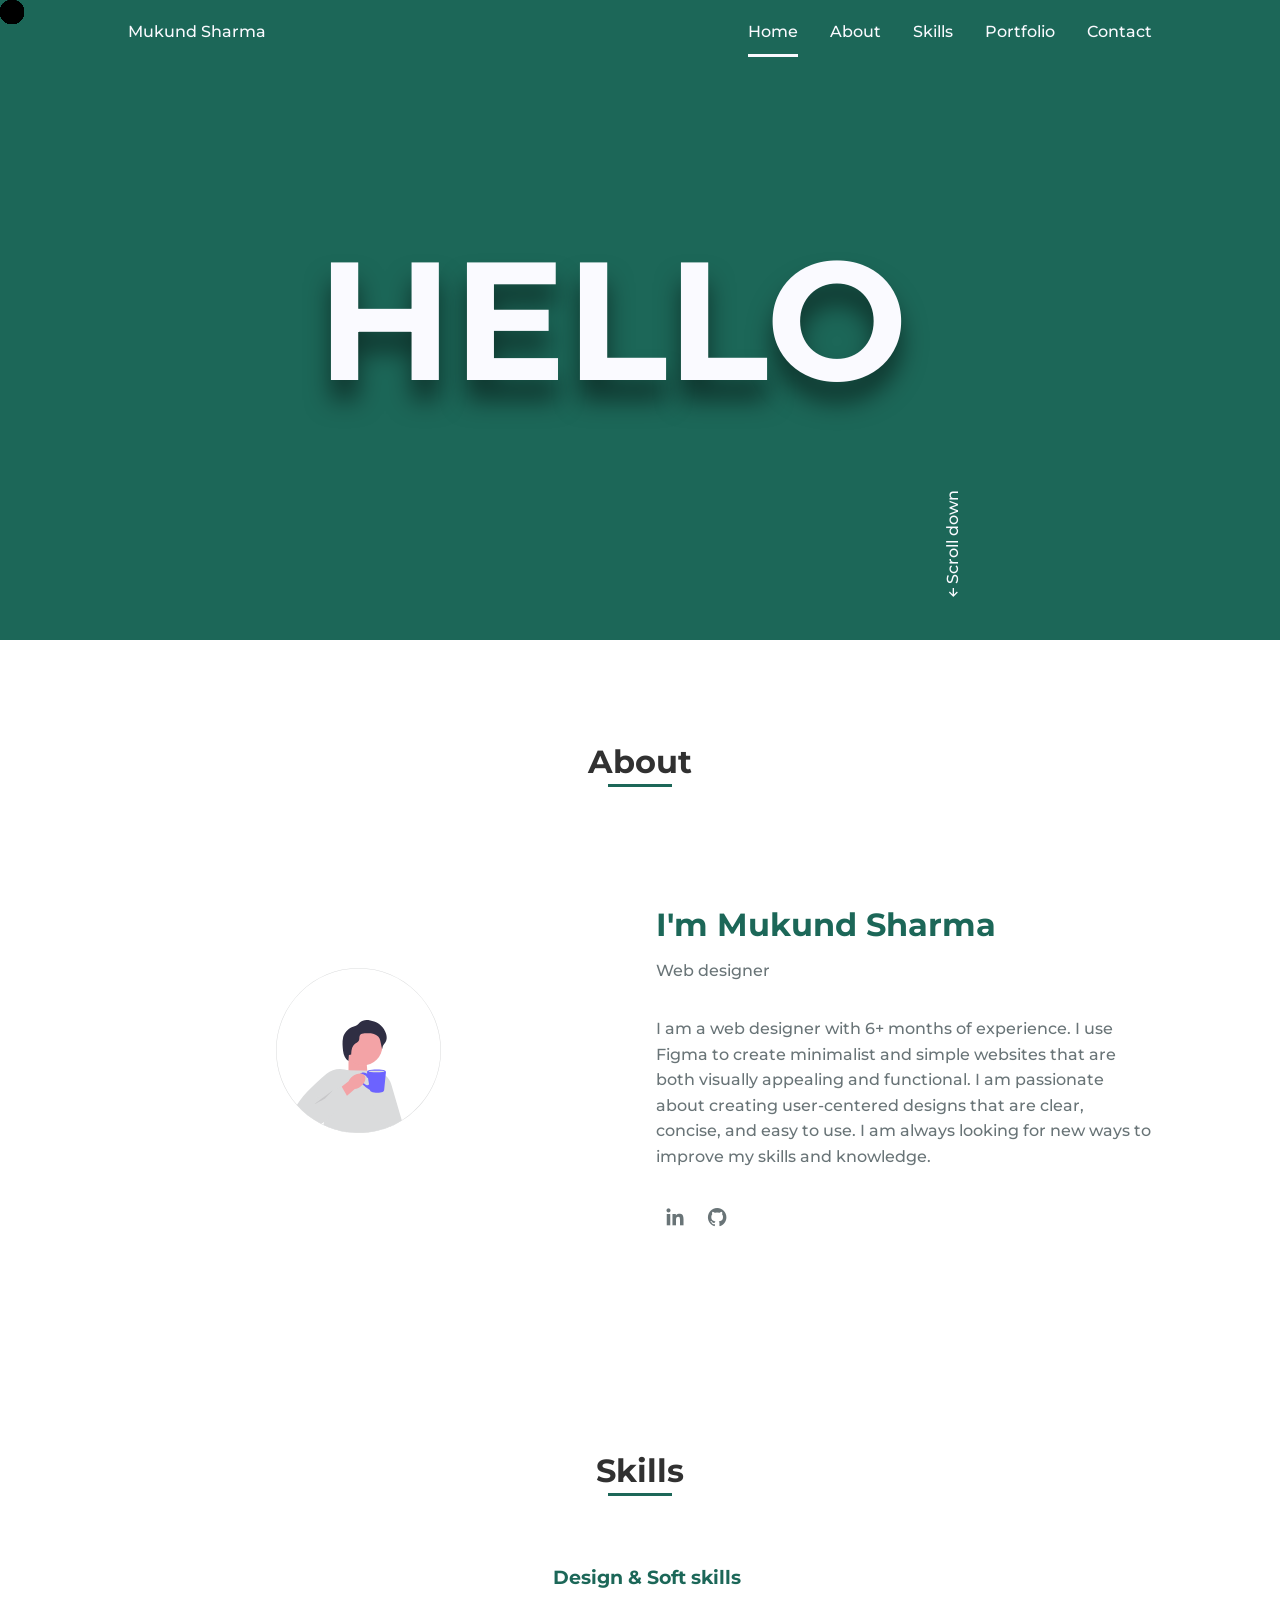
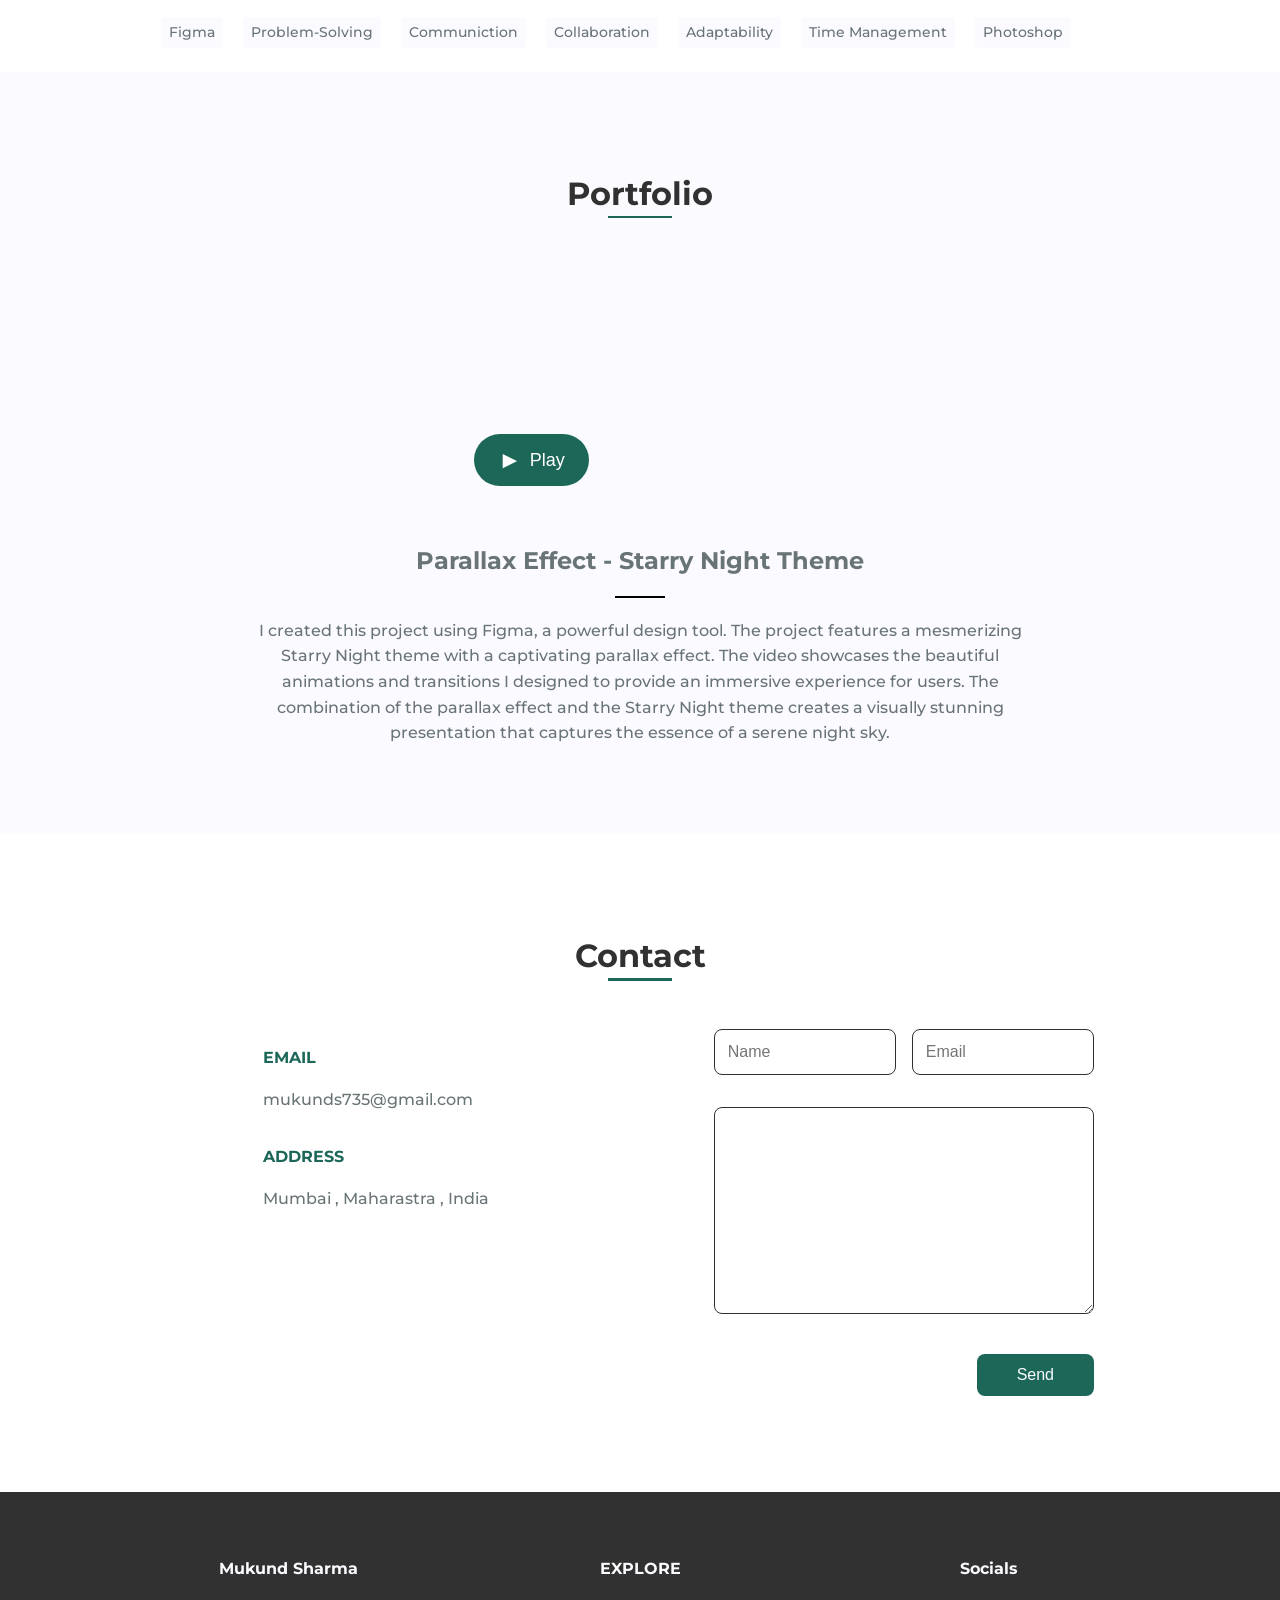
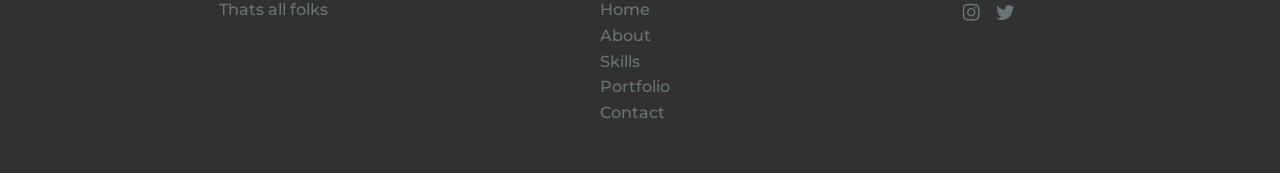
==== index.html @ 85066e51 "Update and rename p.html to index.html" ====
<!DOCTYPE html>
    <html lang="en">
    <head>
        <meta charset="UTF-8">
        <meta name="viewport" content="width=device-width, initial-scale=1.0">

        <!-- ===== CSS ===== -->
        <link rel="stylesheet" href="assets/styles.css">

        <!-- ===== BOX ICONS ===== -->
        <link href='https://cdn.jsdelivr.net/npm/boxicons@2.0.5/css/boxicons.min.css' rel='stylesheet'>

        <title>My portfolio</title>
    </head>
    <body>
        <!--===== HEADER =====-->
        <header class="l-header">
            <nav class="nav bd-grid">
                <div>
                    <a href="#" class="nav__logo">Mukund Sharma</a>
                </div>

                <div class="nav__menu" id="nav-menu">
                    <ul class="nav__list">
                        <li class="nav__item"><a href="#home" class="nav__link active">Home</a></li>
                        <li class="nav__item"><a href="#about" class="nav__link">About</a></li>
                        <li class="nav__item"><a href="#skills" class="nav__link">Skills</a></li>
                        <li class="nav__item"><a href="#portfolio" class="nav__link">Portfolio</a></li>
                        <li class="nav__item"><a href="#contact" class="nav__link">Contact</a></li>
                    </ul>
                </div>

                <div class="nav__toggle" id="nav-toggle">
                    <i class='bx bx-menu'></i>
                </div>
            </nav>
        </header>

        <main class="l-main">
            <!--===== HOME =====-->
            <section class="home" id="home">
                <div class="home__container bd-grid">
                    <h1 class="home__title" style="margin-left:2px ;"><span>HE</span>LLO<br></h1>

                    <div class="home__scroll">
                        <a href="#about" class="home__scroll-link"><i class='bx bx-up-arrow-alt' ></i>Scroll down</a>
                    </div>

                    <img src="assets/img/perfisl.png" alt="" class="home__img">
                </div>
            </section>
            
            <!--===== ABOUT =====-->
            <section class="about section" id="about">
                <h2 class="section-title">About</h2>

                <div class="about__container bd-grid">
                    <div class="about__img">
                        <img src="assets/img/undraw_drink_coffee_v3au.svg" alt="" >
                        
                    </div>

                    <div>
                        <h2 class="about__subtitle">I'm Mukund Sharma</h2>
                        <span class="about__profession">Web designer</span>
                        <p class="about__text">I am a web designer with 6+ months of experience. I use Figma to create minimalist and simple websites that are both visually appealing and functional. I am passionate about creating user-centered designs that are clear, concise, and easy to use. I am always looking for new ways to improve my skills and knowledge.</p>

                        <div class="about__social">
                            <a href="#" class="about__social-icon"><i class='bx bxl-linkedin' ></i></a>
                            <a href="#" class="about__social-icon"><i class='bx bxl-github' ></i></a>
                           <!--<a href="#" class="about__social-icon"><i class='bx bxl-dribbble' ></i></a>
                        </div> --> 
                    </div>
                </div>
            </section>

            <!--===== SKILLS =====-->
            <section class="skills section" id="skills">
                <h2 class="section-title">Skills</h2>

                <div class="skills__container bd-grid">
                    <div class="skills__box">
                        <!--===== PORTFOLIO <h3 class="skills__subtitle">Development</h3>
                        <span class="skills__name">Html</span>
                        <span class="skills__name">Css</span>
                        <span class="skills__name">Javascript</span>
                        <span class="skills__name">Bootstrap</span>
 =====-->
                        
                        
                        <h3 class="skills__subtitle" style="margin-left: 45px;">Design & Soft skills</h3>
                        <span class="skills__name">Figma</span>
                        <span class="skills__name">Problem-Solving</span>
                        <span class="skills__name">Communiction</span>
                        <span class="skills__name">Collaboration</span>
                        <span class="skills__name">Adaptability</span>
                        <span class="skills__name">Time Management</span>
                        <span class="skills__name">Photoshop</span>
                     
                    </div>

                    <div class="skills__img">
                        <!--===== PORTFOLIO <img src="assets/img/skill.jpg" alt=""> =====-->
                        
                    </div>
                </div>
                <section class="portfolio section" id="portfolio">
                    <h2 class="section-title">Portfolio</h2>
                
                    <div class="portfolio__container bd-grid images-side-by-side">
                        <div class="portfolio__video-container">
                            <video id="videoPlayer">
                                <source src="assets/img/Untitled design (1).mp4" type="video/mp4">
                                <!-- Add other video format sources here if needed -->
                            </video>
                            <button id="playPauseBtn" class="play-pause-btn">
                                <span id="playPauseIcon" class="play-icon">&#9658;</span>
                                <span id="playPauseText" class="play-text">Play</span>
                            </button>
                        </div>
                        <div class="portfolio__content">
                            <h3 class="portfolio__heading">Parallax Effect - Starry Night Theme</h3>
                            <div class="portfolio__lines"></div>
                            <p class="portfolio__description">
                                I created this project using Figma, a powerful design tool. The project features a mesmerizing Starry Night theme with a captivating parallax effect. The video showcases the beautiful animations and transitions I designed to provide an immersive experience for users. The combination of the parallax effect and the Starry Night theme creates a visually stunning presentation that captures the essence of a serene night sky.
                            </p>
                        </div>
                    </div>
                </section>
                
            <!--===== CONTACT =====-->
            <section class="contact section" id="contact">
                <h2 class="section-title">Contact</h2>

                <div class="contact__container bd-grid">
                    <div class="contact__info">
                        <h3 class="contact__subtitle">EMAIL</h3>
                        <span class="contact__text">mukunds735@gmail.com</span>

                        

                        <h3 class="contact__subtitle">ADDRESS</h3>
                        <span class="contact__text">Mumbai , Maharastra , India</span>
                    </div>

                    <form action="" class="contact__form">
                        <div class="contact__inputs">
                            <input type="text" placeholder="Name" class="contact__input">
                            <input type="mail" placeholder="Email" class="contact__input">
                        </div>

                        <textarea name="" id="" cols="0" rows="10" class="contact__input"></textarea>

                        <input type="submit" value="Send" class="contact__button ">
                        <!-- HTML !-->

                    </form>
                </div>
            </section>
        </main>

        <!--===== FOOTER =====-->
        <footer class="footer section">
            <div class="footer__container bd-grid">
                <div class="footer__data">
                    <h2 class="footer__title">Mukund Sharma</h2>
                    <p class="footer__text">Thats all folks</p>
                </div>

                <div class="footer__data">
                    <h2 class="footer__title">EXPLORE</h2>
                    <ul>
                        <li><a href="#home" class="footer__link">Home</a></li>
                        <li><a href="#about" class="footer__link">About</a></li>
                        <li><a href="#skills" class="footer__link">Skills</a></li>
                        <li><a href="#portfolio" class="footer__link">Portfolio</a></li>
                        <li><a href="#Contact" class="footer__link">Contact</a></li>
                    </ul>
                </div>
                
                <div class="footer__data">
                    <h2 class="footer__title">Socials</h2>
                    <!--===== SCROLL REVEAL <a href="#" class="footer__social"><i class='bx bxl-facebook' ></i></a>
                        <a href="#" class="footer__social"><i class='bx bxl-twitter' ></i></a>

                        <h3 class="contact__subtitle">PHONE</h3>
                        <span class="contact__text">+20 999-999</span>
                        =====-->
                    
                    <a href="#" class="footer__social"><i class='bx bxl-instagram' ></i></a>
                    <a href="#" class="footer__social"><i class='bx bxl-twitter' ></i></a>
                </div>


            </div>
        </footer>
        <div class="circle"></div>
        <div class="circle"></div>
        <div class="circle"></div>
        <div class="circle"></div>
        <div class="circle"></div>
        <div class="circle"></div>
        <div class="circle"></div>
        <div class="circle"></div>
        <div class="circle"></div>
        <div class="circle"></div>
        <div class="circle"></div>
        <div class="circle"></div>
        <div class="circle"></div>
        <div class="circle"></div>
        <div class="circle"></div>
        <div class="circle"></div>
        <div class="circle"></div>
        <div class="circle"></div>
        <div class="circle"></div>
        <div class="circle"></div>

        <!--===== SCROLL REVEAL =====-->
        <script src="https://unpkg.com/scrollreveal"></script>

        <!--===== MAIN JS =====-->
        <script src="assets/main.js"></script>
    </body>
</html>
---- assets/styles.css ----
/*===== GOOGLE FONTS =====*/
@import url("https://fonts.googleapis.com/css2?family=Montserrat:wght@500;600;700&display=swap");

.circle {
    height: 24px;
    width: 24px;
    border-radius: 24px;
    background-color: black;
    position: fixed; 
    top: 0;
    left: 0;
    pointer-events: none;
    z-index: 99999999; /* so that it stays on top of all other elements */
  }
/*===== VARIABLES CSS =====*/
:root{
    --header-height: 3rem;
    --font-medium: 500;
}

/*===== Colores =====*/
:root{
    --first-color: #1C6758;
    --white-color: #FAFAFF;
    --dark-color: #313131;
    --text-color: #697477;
}

/*===== Fuente y tipografia =====*/
:root{
    --body-font: 'Montserrat', sans-serif;
    --big-font-size: 6.25rem;
    --h2-font-size: 1.25rem;
    --normal-font-size: .938rem;
    --small-font-size: .813rem;
}
@media screen and (min-width: 768px){
    :root{
        --big-font-size: 10.5rem;
        --h2-font-size: 2rem;
        --normal-font-size: 1rem;
        --small-font-size: .875rem;
    }
}

/*===== Margenes =====*/
:root{
    --mb-1: .5rem;
    --mb-2: 1rem;
    --mb-3: 1.5rem;
    --mb-4: 2rem;
}

/*===== z index =====*/
:root{
    --z-fixed: 100;
}

/*===== BASE =====*/
*,::before,::after{
    box-sizing: border-box;
}
html{
    scroll-behavior: smooth;
}
body{
    margin: var(--header-height) 0 0 0;
    font-family: var(--body-font);
    font-size: var(--normal-font-size);
    font-weight: var(--font-medium);
    color: var(--text-color);
    line-height: 1.6;
}
h1,h2,p{
    margin: 0;
}
ul{
    margin: 0;
    padding: 0;
    list-style: none;
}
a{
    text-decoration: none;
    color: var(--text-color);
}
img{
    max-width: 100%;
    height: auto;
    display: block;
}

/*===== CLASS CSS ===== */
.section{
    padding: 3rem 0;
}
.section-title{
    position: relative;
    font-size: var(--h2-font-size);
    color: var(--dark-color);
    margin: var(--mb-4) 0;
    align-items: center;
    justify-content: center;
    text-align: center;
    display: flex;
}
.section-title::after{
    position: absolute;
    content: "";
    width: 32px;
    height: .18rem;
    left: 0;
    right: 0;
    margin: auto;
    top: 2rem;
    background-color: var(--first-color);
}

/*===== LAYOUT =====*/
.bd-grid{
    max-width: 1024px;
    display: grid;
    grid-template-columns: 100%;
    grid-column-gap: 2rem;
    width: calc(100% - 2rem);
    margin-left: var(--mb-2);
    margin-right: var(--mb-2);
}
.l-header{
    width: 100%;
    position: fixed;
    top: 0;
    left: 0;
    z-index: var(--z-fixed);
    background-color: var(--first-color);
}

/*===== NAV =====*/
.nav{
    height: var(--header-height);
    display: flex;
    justify-content: space-between;
    align-items: center;
}
@media screen and (max-width: 768px){
    .nav__menu{
        position: fixed;
        top: var(--header-height);
        right: -100%;
        width: 80%;
        height: 100%;
        padding: 2rem;
        background-color: rgba(255,255,255,.3);
        transition: .5s;
        backdrop-filter: blur(10px);
    }
}
.nav__item{
    margin-bottom: var(--mb-4);
}
.nav__link{
    position: relative;
    color: var(--dark-color);
}
.nav__link:hover{
    color: var(--first-color);
}
.nav__logo{
    color: var(--white-color);
}
.nav__toggle{
    color: var(--white-color);
    font-size: 1.5rem;
    cursor: pointer;
}

/*=== Show menu ===*/
.show{
    right: 0;
}

/*Active menu*/
.active::after{
    position: absolute;
    content: "";
    width: 100%;
    height: .18rem;
    left: 0;
    top: 2rem;
    background-color: var(--first-color);
}

/*===== HOME =====*/
.home{
    position: relative;
    background-color: var(--first-color);
    overflow: hidden;
}
.home__container{
    height: calc(100vh - var(--header-height));
    row-gap: 5rem;
    justify-content: center;
    align-items: center;
    display: flex;
}
.home__title{
    
    font-size: var(--big-font-size);
    color: var(--white-color);
    line-height: .8;
    text-shadow: 0 20px 25px rgba(0,0,0,.5);
    
}
.home__title span{
    text-shadow: 0 20px 25px rgba(0,0,0,.5);
}
.home__scroll{
    align-self: flex-end;
    padding-bottom: var(--mb-4);
}
.home__scroll-link{
    writing-mode: vertical-lr;
    transform: rotate(-180deg);
    color: var(--white-color);
}
.home__img{
    position: absolute;
    right: 0;
    bottom: 0;
    width: 295px;
}

/* ===== ABOUT =====*/
.about__container{
    justify-items: center;
    row-gap: 2rem;
    text-align: center;
}

.about__img img{
    width: 100px;
}
.about__subtitle{
    font-size: var(--h2-font-size);
    color: var(--first-color);
    margin-bottom: var(--mb-1);
}
.about__text{
    margin-bottom: var(--mb-4);
}
.about__profession{
    display: block;
    margin-bottom: var(--mb-4);
}
.about__social-icon{
    font-size: 1.4rem;
    margin: 0 var(--mb-1);
}
.about__social-icon:hover{
    color: var(--first-color);
}

/* ===== SKILLS =====*/
.skills__container{
    justify-content: center;
    align-items: center;
    display: flex;
    row-gap: 2rem;
}
.skills__subtitle{
    align-items: center;
    justify-content: center;
    display: flex;
    color: var(--first-color);
    margin-bottom: var(--mb-3);
}
.skills__name{
    display: inline-block;
    font-size: var(--small-font-size);
    margin-right: var(--mb-2);
    margin-bottom: var(--mb-3);
    padding: .25rem .5rem;
    background-color: var(--white-color);
    border-radius: .25rem;
}
.skills__name:hover{
    background-color: var(--first-color);
    color: var(--white-color);
}
.skills__img img{
    border-radius: .5rem;
}

/* ===== PORTFOLIO =====*/
.portfolio {
    background-color: var(--white-color);
}

.portfolio__container {
    display: flex;
    justify-content: space-between;
    align-items: center;
}

.portfolio__video-container {
    flex: 1;
    max-width: 50%;
    position: relative;
    margin-right: 2rem;
}

.portfolio__content {
    flex: 1;
    max-width: 50%;
}
.portfolio__container {
    display: flex;
    justify-content: center;
    align-items: center;
    flex-direction: column;
    row-gap: 2rem;
}

.portfolio__img video {
    border-radius: .5rem;
}

.portfolio__link {
    position: absolute;
    bottom: -100%;
    width: 100%;
    height: 100%;
    display: flex;
    justify-content: center;
    align-items: center;
    background-color: rgba(255, 255, 255, .3);
    border-radius: .5rem;
    cursor: pointer;
    backdrop-filter: blur(10px);
    transition: .3s;
}

.portfolio__link-name {
    color: var(--dark-color);
}

.portfolio__content {
    max-width: 800px;
    margin: 0 auto;
    text-align: center;
}

.portfolio__heading {
    font-size: 24px;
    margin-bottom: 15px;
}

.portfolio__lines {
    width: 50px;
    height: 2px;
    background-color: #000;
    margin: 0 auto 20px;
}

.portfolio__video-container {
    position: relative;
    max-width: 100%;
}

#videoPlayer {
    width: 100%;
}

.play-pause-btn {
    position: relative;
    padding: 12px 24px;
    background-color: #1C6758;
    color: #fff;
    border: none;
    border-radius: 30px;
    cursor: pointer;
    z-index: 1;
    display: flex;
    justify-content: center;
    align-items: center;
    margin-top: 10px;
    transition: background-color 0.3s ease;
}

.play-pause-btn:hover {
    background-color: #333; /* Change the color on hover */
}

.play-icon,
.pause-icon {
    font-size: 24px;
    margin-right: 8px;
}

.play-text,
.pause-text {
    font-size: 18px;
}

/* Hide the pause icon and text initially */
.pause-icon,
.pause-text {
    display: none;
}

/* Hide the pause icon and text initially */
.pause-icon,
.pause-text {
    display: none;
}

.coffee__container {
    display: flex;
    flex-wrap: wrap;
    justify-content: space-between;
    align-items: center;
    margin-bottom: 30px;
}

.coffee__img {
    flex-basis: calc(50% - 10px);
    margin-bottom: 20px;
}

.coffee__img img {
    width: 100%;
    border-radius: 5px;
}

.coffee__description {
    text-align: center;
}

.coffee__heading {
    font-size: 24px;
    margin-bottom: 10px;
}

.coffee__text {
    font-size: 16px;
    margin-bottom: 20px;
}

.coffee__link {
    display: inline-block;
    padding: 10px 20px;
    background-color: #000;
    color: #fff;
    text-decoration: none;
    border-radius: 5px;
    transition: background-color 0.3s ease;
}

.coffee__link:hover {
    background-color: #333; /* Change the color on hover */
}

.portfolio__image {
    width: 600px; /* Adjust the width as needed */
    height: auto;

  /* Add some spacing between the images */
    
}

.portfolio__content {
    margin-bottom: 40px; /* Add spacing above the content */
}

.images-side-by-side{
    display: flex;
    align-items: center;
}

/* ===== CONTACT =====*/
.contact__container{
    row-gap: 2rem;
}
.contact__subtitle{
    font-size: var(--normal-font-size);
    color: var(--first-color);
}
.contact__text{
    display: inline-block;
    margin-bottom: var(--mb-2);
}
.contact__inputs{
    display: grid;
    grid-template-columns: repeat(2, 1fr);
    column-gap: 1rem;
}
.contact__input{
    width: 100%;
    padding: .8rem;
    outline: none;
    border: 1.5px solid var(--dark-color);
    font-size: var(--normal-font-size);
    margin-bottom: var(--mb-4);
    border-radius: .5rem;
}
.contact__button{
    display: block;
    background-color: var(--first-color);
    color: var(--white-color);
    padding: .75rem 2.5rem;
    margin-left: auto;
    border-radius: .5rem;
    border: none;
    outline: none;
    font-size: var(--normal-font-size);
    cursor: pointer;
}

/* ===== FOOTER=====*/
.footer{
    background-color: var(--dark-color);
}
.footer__container{
    row-gap: 2rem;
}
.footer__title{
    font-size: var(--normal-font-size);
    color: var(--white-color);
    margin-bottom: var(--mb-2);
}
.footer__link{
    padding: .25rem 0;
}
.footer__link:hover{
    color: var(--first-color);
}
.footer__social{
    font-size: 1.4rem;
    margin-right: var(--mb-1);
}
.footer__social:hover{
    color: var(--first-color);
}

/* ===== MEDIA QUERIES =====*/
/* For small devices */
@media screen and (max-width: 320px) {
  .home__img {
    width: 230px;
  }
  .home__title{
    margin-left: 9px;
  }
}

@media screen and (min-width: 768px){
    body{
        margin: 0;
    }
    .section{
        padding-top: 4rem;
    }
    .section-title{
        margin-bottom: 3rem;
    }
    .section-title::after{
        width: 64px;
        top: 3rem;
    }
    .home__title{
        margin-left: 9px;
      }

    .nav{
        height: calc(var(--header-height) + 1rem);
    }
    .nav__list{
        display: flex;
    }
    .nav__item{
        margin-left: var(--mb-4);
        margin-bottom: 0;
    }
    .nav__toggle{
        display: none;
    }
    .nav__link{
        color: var(--white-color);
    }
    .nav__link:hover{
        color: var(--white-color);
    }
    .active::after{
        background-color: var(--white-color);
    }

    .home__container{
        height: 100vh;
        grid-template-rows: 1.7fr 1fr;
        row-gap: 0;
    }
    .home__img{
        width: 524px;
        right: 10%;
    }

    .about__container{
        grid-template-columns: repeat(2, 1fr);
        align-items: center;
        text-align: initial;
        padding: 4rem 0;
    }
    .about__img{
        width: 200px;
        height: 200px;
    }
    .about__img img{
        width: 165px;
    }

    .skills__container{
        grid-template-columns: repeat(2, 1fr);
        align-items: center;
    }

    .portfolio__container{
        grid-template-columns: repeat(3, 1fr);
        grid-template-rows: repeat(2, 1fr);
        column-gap: 2rem;
    }

    .contact__container{
        grid-template-columns: repeat(2, 1fr);
        justify-items: center;
    }
    .contact__form{
        width: 380px;
    }

    .footer__container{
        grid-template-columns: repeat(3, 1fr);
        justify-items: center;
    }
}

@media screen and (min-width: 1024px){
    .bd-grid{
        margin-left: auto;
        margin-right: auto;
    }
    .home__title{
        margin-left: 9px;
    }
}

/* For tall screens on mobiles y desktop*/
@media screen and (min-height: 721px) {
    .home__container {
        height: 640px;
    }
    .home__title{
        margin-left: 9px;
      }
    .home__img {
        width: 500px;
        right: 24%;
    }
}
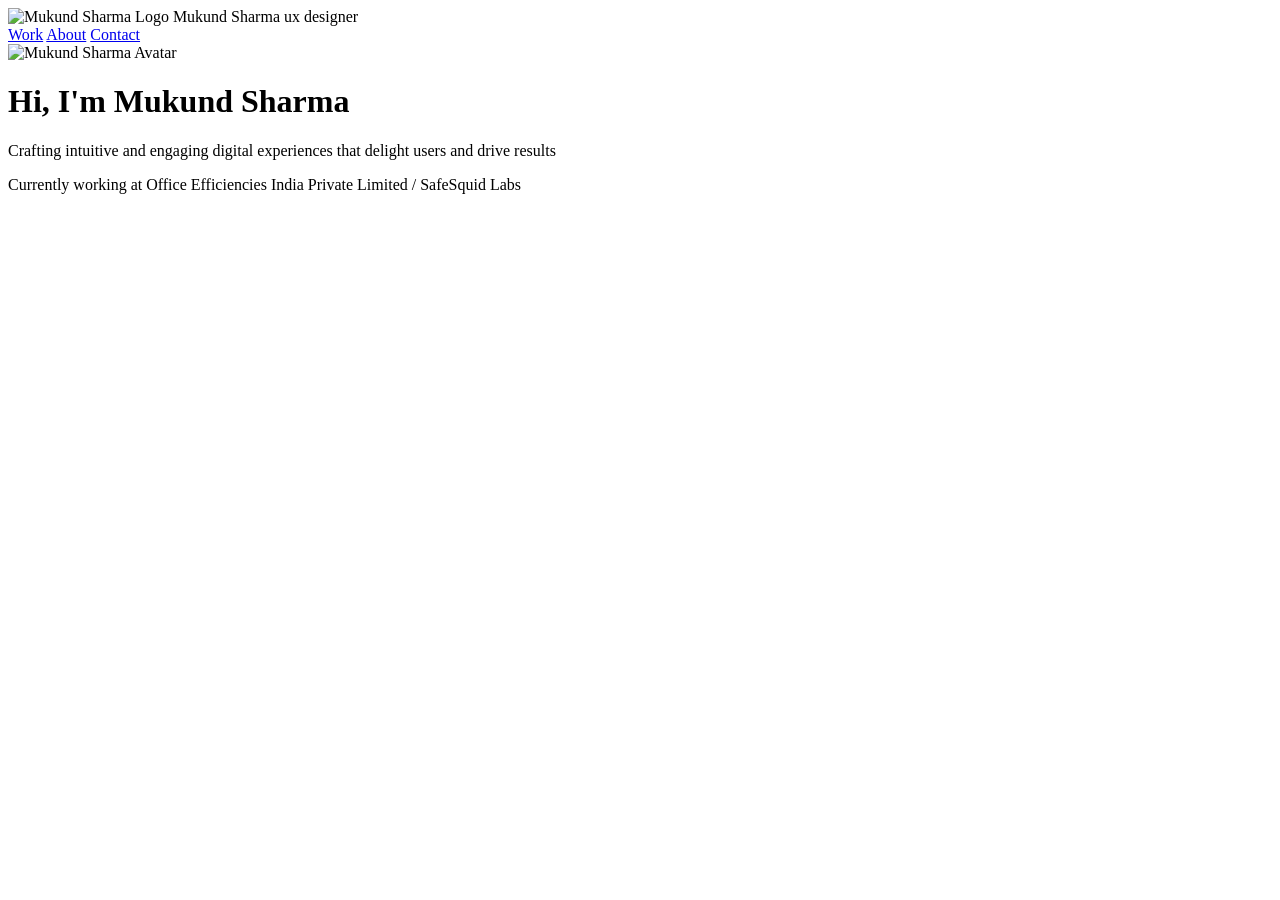
==== commit 1193f7ee: "Create index.html" ====
--- a/index.html
+++ b/index.html
@@ -1,224 +1,31 @@
-<!DOCTYPE html>
-    <html lang="en">
-    <head>
-        <meta charset="UTF-8">
-        <meta name="viewport" content="width=device-width, initial-scale=1.0">
-
-        <!-- ===== CSS ===== -->
-        <link rel="stylesheet" href="assets/styles.css">
-
-        <!-- ===== BOX ICONS ===== -->
-        <link href='https://cdn.jsdelivr.net/npm/boxicons@2.0.5/css/boxicons.min.css' rel='stylesheet'>
-
-        <title>My portfolio</title>
-    </head>
-    <body>
-        <!--===== HEADER =====-->
-        <header class="l-header">
-            <nav class="nav bd-grid">
-                <div>
-                    <a href="#" class="nav__logo">Mukund Sharma</a>
-                </div>
-
-                <div class="nav__menu" id="nav-menu">
-                    <ul class="nav__list">
-                        <li class="nav__item"><a href="#home" class="nav__link active">Home</a></li>
-                        <li class="nav__item"><a href="#about" class="nav__link">About</a></li>
-                        <li class="nav__item"><a href="#skills" class="nav__link">Skills</a></li>
-                        <li class="nav__item"><a href="#portfolio" class="nav__link">Portfolio</a></li>
-                        <li class="nav__item"><a href="#contact" class="nav__link">Contact</a></li>
-                    </ul>
-                </div>
-
-                <div class="nav__toggle" id="nav-toggle">
-                    <i class='bx bx-menu'></i>
-                </div>
-            </nav>
-        </header>
-
-        <main class="l-main">
-            <!--===== HOME =====-->
-            <section class="home" id="home">
-                <div class="home__container bd-grid">
-                    <h1 class="home__title" style="margin-left:2px ;"><span>HE</span>LLO<br></h1>
-
-                    <div class="home__scroll">
-                        <a href="#about" class="home__scroll-link"><i class='bx bx-up-arrow-alt' ></i>Scroll down</a>
-                    </div>
-
-                    <img src="assets/img/perfisl.png" alt="" class="home__img">
-                </div>
-            </section>
-            
-            <!--===== ABOUT =====-->
-            <section class="about section" id="about">
-                <h2 class="section-title">About</h2>
-
-                <div class="about__container bd-grid">
-                    <div class="about__img">
-                        <img src="assets/img/undraw_drink_coffee_v3au.svg" alt="" >
-                        
-                    </div>
-
-                    <div>
-                        <h2 class="about__subtitle">I'm Mukund Sharma</h2>
-                        <span class="about__profession">Web designer</span>
-                        <p class="about__text">I am a web designer with 6+ months of experience. I use Figma to create minimalist and simple websites that are both visually appealing and functional. I am passionate about creating user-centered designs that are clear, concise, and easy to use. I am always looking for new ways to improve my skills and knowledge.</p>
-
-                        <div class="about__social">
-                            <a href="#" class="about__social-icon"><i class='bx bxl-linkedin' ></i></a>
-                            <a href="#" class="about__social-icon"><i class='bx bxl-github' ></i></a>
-                           <!--<a href="#" class="about__social-icon"><i class='bx bxl-dribbble' ></i></a>
-                        </div> --> 
-                    </div>
-                </div>
-            </section>
-
-            <!--===== SKILLS =====-->
-            <section class="skills section" id="skills">
-                <h2 class="section-title">Skills</h2>
-
-                <div class="skills__container bd-grid">
-                    <div class="skills__box">
-                        <!--===== PORTFOLIO <h3 class="skills__subtitle">Development</h3>
-                        <span class="skills__name">Html</span>
-                        <span class="skills__name">Css</span>
-                        <span class="skills__name">Javascript</span>
-                        <span class="skills__name">Bootstrap</span>
- =====-->
-                        
-                        
-                        <h3 class="skills__subtitle" style="margin-left: 45px;">Design & Soft skills</h3>
-                        <span class="skills__name">Figma</span>
-                        <span class="skills__name">Problem-Solving</span>
-                        <span class="skills__name">Communiction</span>
-                        <span class="skills__name">Collaboration</span>
-                        <span class="skills__name">Adaptability</span>
-                        <span class="skills__name">Time Management</span>
-                        <span class="skills__name">Photoshop</span>
-                     
-                    </div>
-
-                    <div class="skills__img">
-                        <!--===== PORTFOLIO <img src="assets/img/skill.jpg" alt=""> =====-->
-                        
-                    </div>
-                </div>
-                <section class="portfolio section" id="portfolio">
-                    <h2 class="section-title">Portfolio</h2>
-                
-                    <div class="portfolio__container bd-grid images-side-by-side">
-                        <div class="portfolio__video-container">
-                            <video id="videoPlayer">
-                                <source src="assets/img/Untitled design (1).mp4" type="video/mp4">
-                                <!-- Add other video format sources here if needed -->
-                            </video>
-                            <button id="playPauseBtn" class="play-pause-btn">
-                                <span id="playPauseIcon" class="play-icon">&#9658;</span>
-                                <span id="playPauseText" class="play-text">Play</span>
-                            </button>
-                        </div>
-                        <div class="portfolio__content">
-                            <h3 class="portfolio__heading">Parallax Effect - Starry Night Theme</h3>
-                            <div class="portfolio__lines"></div>
-                            <p class="portfolio__description">
-                                I created this project using Figma, a powerful design tool. The project features a mesmerizing Starry Night theme with a captivating parallax effect. The video showcases the beautiful animations and transitions I designed to provide an immersive experience for users. The combination of the parallax effect and the Starry Night theme creates a visually stunning presentation that captures the essence of a serene night sky.
-                            </p>
-                        </div>
-                    </div>
-                </section>
-                
-            <!--===== CONTACT =====-->
-            <section class="contact section" id="contact">
-                <h2 class="section-title">Contact</h2>
-
-                <div class="contact__container bd-grid">
-                    <div class="contact__info">
-                        <h3 class="contact__subtitle">EMAIL</h3>
-                        <span class="contact__text">mukunds735@gmail.com</span>
-
-                        
-
-                        <h3 class="contact__subtitle">ADDRESS</h3>
-                        <span class="contact__text">Mumbai , Maharastra , India</span>
-                    </div>
-
-                    <form action="" class="contact__form">
-                        <div class="contact__inputs">
-                            <input type="text" placeholder="Name" class="contact__input">
-                            <input type="mail" placeholder="Email" class="contact__input">
-                        </div>
-
-                        <textarea name="" id="" cols="0" rows="10" class="contact__input"></textarea>
-
-                        <input type="submit" value="Send" class="contact__button ">
-                        <!-- HTML !-->
-
-                    </form>
-                </div>
-            </section>
-        </main>
-
-        <!--===== FOOTER =====-->
-        <footer class="footer section">
-            <div class="footer__container bd-grid">
-                <div class="footer__data">
-                    <h2 class="footer__title">Mukund Sharma</h2>
-                    <p class="footer__text">Thats all folks</p>
-                </div>
-
-                <div class="footer__data">
-                    <h2 class="footer__title">EXPLORE</h2>
-                    <ul>
-                        <li><a href="#home" class="footer__link">Home</a></li>
-                        <li><a href="#about" class="footer__link">About</a></li>
-                        <li><a href="#skills" class="footer__link">Skills</a></li>
-                        <li><a href="#portfolio" class="footer__link">Portfolio</a></li>
-                        <li><a href="#Contact" class="footer__link">Contact</a></li>
-                    </ul>
-                </div>
-                
-                <div class="footer__data">
-                    <h2 class="footer__title">Socials</h2>
-                    <!--===== SCROLL REVEAL <a href="#" class="footer__social"><i class='bx bxl-facebook' ></i></a>
-                        <a href="#" class="footer__social"><i class='bx bxl-twitter' ></i></a>
-
-                        <h3 class="contact__subtitle">PHONE</h3>
-                        <span class="contact__text">+20 999-999</span>
-                        =====-->
-                    
-                    <a href="#" class="footer__social"><i class='bx bxl-instagram' ></i></a>
-                    <a href="#" class="footer__social"><i class='bx bxl-twitter' ></i></a>
-                </div>
-
-
-            </div>
-        </footer>
-        <div class="circle"></div>
-        <div class="circle"></div>
-        <div class="circle"></div>
-        <div class="circle"></div>
-        <div class="circle"></div>
-        <div class="circle"></div>
-        <div class="circle"></div>
-        <div class="circle"></div>
-        <div class="circle"></div>
-        <div class="circle"></div>
-        <div class="circle"></div>
-        <div class="circle"></div>
-        <div class="circle"></div>
-        <div class="circle"></div>
-        <div class="circle"></div>
-        <div class="circle"></div>
-        <div class="circle"></div>
-        <div class="circle"></div>
-        <div class="circle"></div>
-        <div class="circle"></div>
-
-        <!--===== SCROLL REVEAL =====-->
-        <script src="https://unpkg.com/scrollreveal"></script>
-
-        <!--===== MAIN JS =====-->
-        <script src="assets/main.js"></script>
-    </body>
-</html>
+<!DOCTYPE html>
+<html lang="en">
+<head>
+    <meta charset="UTF-8">
+    <meta name="viewport" content="width=device-width, initial-scale=1.0">
+    <title>Mukund Sharma - UX Designer</title>
+    <link rel="stylesheet" href="styles.css">
+</head>
+<body>
+    <header>
+        <div class="logo">
+            <img src="your-logo-path.png" alt="Mukund Sharma Logo">
+            <span>Mukund Sharma</span>
+            <span class="subtitle">ux designer</span>
+        </div>
+        <nav>
+            <a href="#work">Work</a>
+            <a href="#about">About</a>
+            <a href="#contact">Contact</a>
+        </nav>
+    </header>
+    <main>
+        <div class="intro">
+            <img src="your-avatar-path.png" alt="Mukund Sharma Avatar">
+            <h1>Hi, I'm Mukund Sharma</h1>
+            <p>Crafting <span class="highlight">intuitive</span> and <span class="highlight">engaging</span> digital experiences that delight users and drive results</p>
+            <p class="current-work">Currently working at Office Efficiencies India Private Limited / SafeSquid Labs</p>
+        </div>
+    </main>
+</body>
+</html>
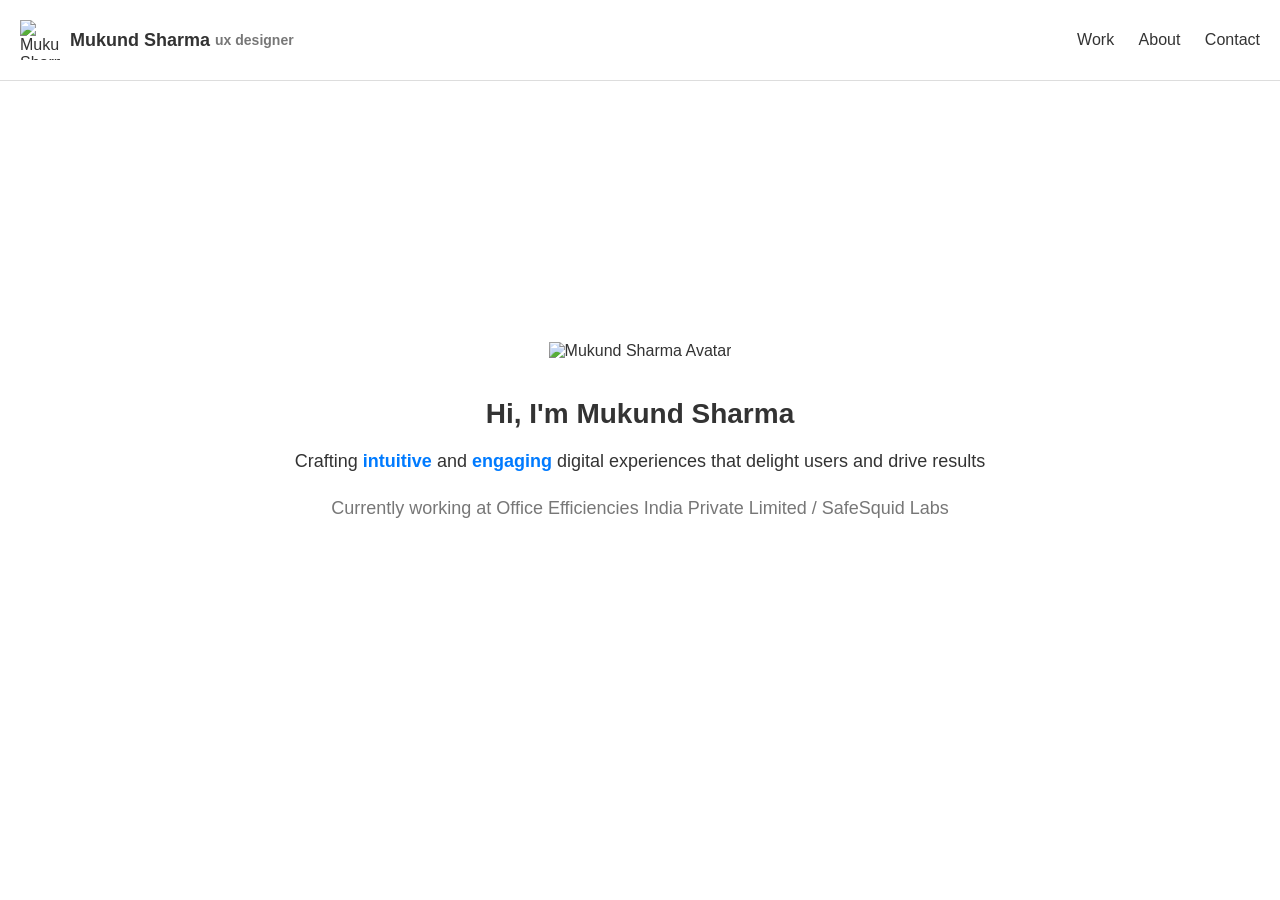
==== commit ece8a9f2: "Update index.html" ====
--- a/index.html
+++ b/index.html
@@ -4,7 +4,92 @@
     <meta charset="UTF-8">
     <meta name="viewport" content="width=device-width, initial-scale=1.0">
     <title>Mukund Sharma - UX Designer</title>
-    <link rel="stylesheet" href="styles.css">
+    <style>
+        body {
+            font-family: 'Arial', sans-serif;
+            margin: 0;
+            padding: 0;
+            color: #333;
+            background-color: #fff;
+        }
+
+        header {
+            display: flex;
+            justify-content: space-between;
+            align-items: center;
+            padding: 20px;
+            border-bottom: 1px solid #ddd;
+        }
+
+        .logo {
+            display: flex;
+            align-items: center;
+        }
+
+        .logo img {
+            height: 40px;
+            width: 40px;
+            margin-right: 10px;
+        }
+
+        .logo span {
+            font-size: 18px;
+            font-weight: bold;
+        }
+
+        .logo .subtitle {
+            font-size: 14px;
+            color: #777;
+            margin-left: 5px;
+        }
+
+        nav a {
+            margin-left: 20px;
+            text-decoration: none;
+            color: #333;
+            font-size: 16px;
+        }
+
+        nav a:hover {
+            color: #007BFF;
+        }
+
+        main {
+            display: flex;
+            flex-direction: column;
+            align-items: center;
+            justify-content: center;
+            height: 80vh;
+            text-align: center;
+        }
+
+        .intro img {
+            height: 150px;
+            width: 150px;
+            margin-bottom: 20px;
+        }
+
+        .intro h1 {
+            font-size: 28px;
+            margin-bottom: 10px;
+        }
+
+        .intro p {
+            font-size: 18px;
+            line-height: 1.5;
+        }
+
+        .highlight {
+            font-weight: bold;
+            color: #007BFF;
+        }
+
+        .current-work {
+            font-size: 16px;
+            color: #777;
+            margin-top: 20px;
+        }
+    </style>
 </head>
 <body>
     <header>
